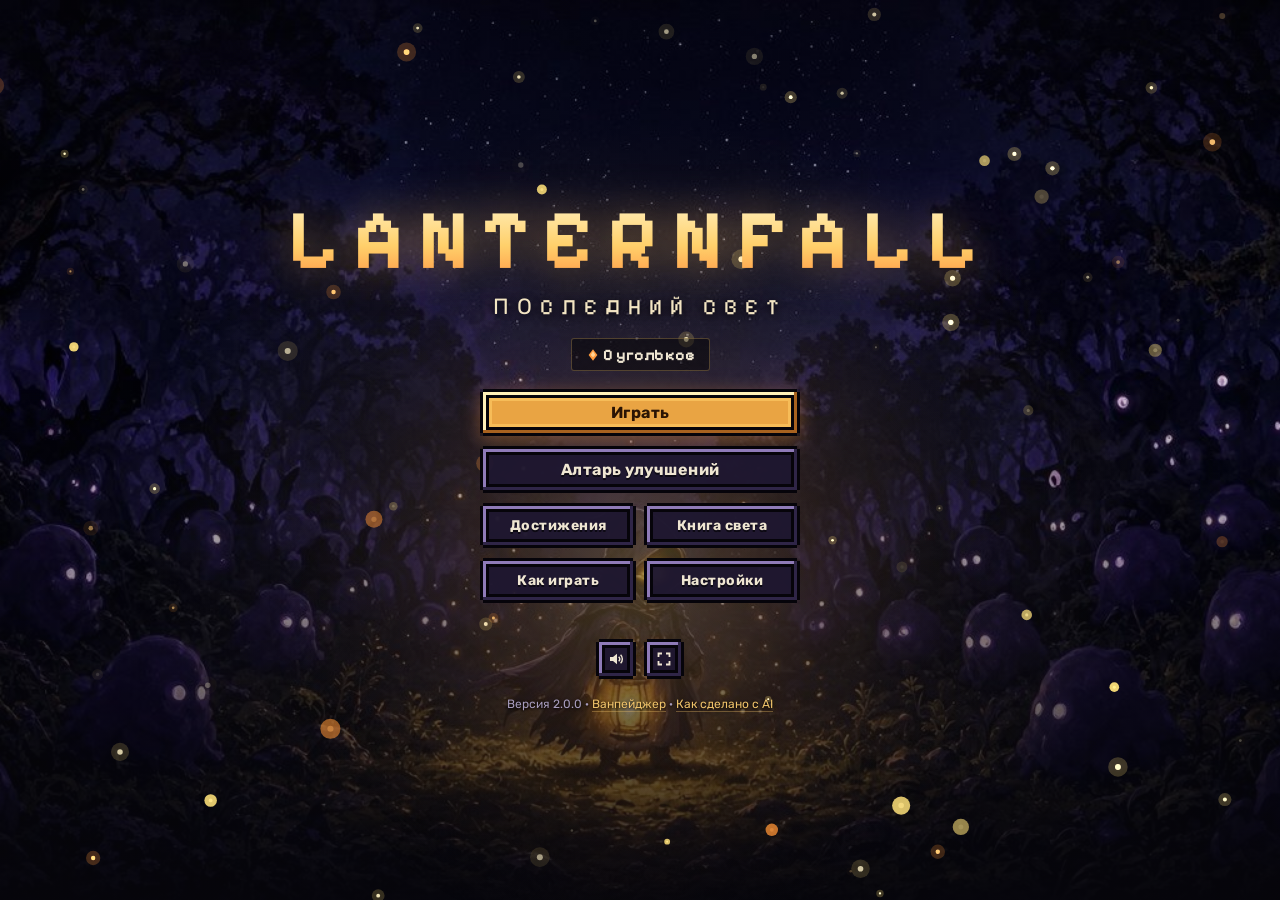
==== index.html @ 5cd92231 "Lanternfall v2.0.0: pixel-art portraits, 4-frame hero walk, biome banners, animated UI, A-level pitc" ====
<!doctype html>
<html lang="ru">
<head>
<meta charset="utf-8">
<meta name="viewport" content="width=device-width, initial-scale=1, maximum-scale=1, user-scalable=no, viewport-fit=cover">
<meta name="theme-color" content="#07060c">
<meta name="apple-mobile-web-app-capable" content="yes">
<meta name="mobile-web-app-capable" content="yes">
<title>Lanternfall: Последний свет</title>
<meta name="description" content="Браузерный roguelite про последний фонарь в мире, который проглотила тьма">
<meta property="og:title" content="Lanternfall: Последний свет">
<meta property="og:description" content="Roguelite про последний фонарь против ночи. Играй прямо в браузере">
<meta property="og:image" content="https://aivmake.ru/lanternfall/assets/keyart.jpg">
<meta property="og:type" content="website">
<meta property="og:url" content="https://aivmake.ru/lanternfall/">
<meta name="twitter:card" content="summary_large_image">
<link rel="icon" href="data:image/svg+xml,<svg xmlns='http://www.w3.org/2000/svg' viewBox='0 0 64 64'><circle cx='32' cy='32' r='30' fill='%2307060c'/><rect x='24' y='20' width='16' height='24' rx='3' fill='%23ffe27a'/><rect x='22' y='16' width='20' height='5' fill='%238a7a5a'/><rect x='22' y='43' width='20' height='5' fill='%238a7a5a'/></svg>">
<link rel="preload" href="assets/fonts/pixelify-cyr.woff2" as="font" type="font/woff2" crossorigin>
<link rel="stylesheet" href="style.css?v=7">
</head>
<body>
<canvas id="game"></canvas>

<div id="hud" class="hidden">
  <div class="xpbar"><div id="xpfill"></div></div>
  <div class="hud-top">
    <div class="hud-left">
      <div class="hpwrap"><div id="hpfill"></div><span id="hptext">100</span></div>
      <div id="wslots" class="slots"></div>
      <div id="pslots" class="slots small"></div>
      <div id="lightwrap" class="lightwrap" title="Свет фонаря: 50% на вспышку (Пробел)"><div id="lightfill"></div><span id="lightlbl"><svg class="ui-svg sm gold" viewBox="0 0 16 16" aria-hidden="true"><path fill="currentColor" d="M8 1l1.8 4.6L14.5 7.5 9.8 9.4 8 14.5 6.2 9.4 1.5 7.5l4.7-1.9z"/></svg></span></div>
      <div id="buffs" class="buffs"></div>
    </div>
    <div class="hud-center"><div id="timer">00:00</div><div id="lvl">ур. 1</div></div>
    <div class="hud-right">
      <div class="stat-row"><svg class="ico-svg" viewBox="0 0 16 16" aria-hidden="true"><path fill="currentColor" d="M8 1.5C4.7 1.5 2.5 3.8 2.5 6.8c0 1.8.8 3.2 2 4v2.2h7v-2.2c1.2-.8 2-2.2 2-4 0-3-2.2-5.3-5.5-5.3zm-2 6.3a1.3 1.3 0 1 1 0-2.6 1.3 1.3 0 0 1 0 2.6zm4 0a1.3 1.3 0 1 1 0-2.6 1.3 1.3 0 0 1 0 2.6z"/></svg> <span id="kills">0</span></div>
      <div class="stat-row"><svg class="ico-svg ember" viewBox="0 0 16 16" aria-hidden="true"><path fill="currentColor" d="M8 1.5L13 8l-5 6.5L3 8z"/><path fill="#fff3c4" opacity=".65" d="M8 3.6L10.6 8 8 10.6 5.4 8z"/></svg> <span id="embersrun">0</span></div>
      <div class="hud-btns"><button id="mutebtn" class="iconbtn" aria-label="Звук"></button><button id="pausebtn" class="iconbtn" aria-label="Пауза"><svg viewBox="0 0 16 16" aria-hidden="true"><rect x="3" y="2.5" width="3.5" height="11" fill="currentColor"/><rect x="9.5" y="2.5" width="3.5" height="11" fill="currentColor"/></svg></button></div>
    </div>
  </div>
  <div id="bossbar" class="hidden"><div class="bname" id="bossname"></div><div class="bbar"><div id="bossfill"></div></div></div>
  <div id="toasts"></div>
  <div id="hint" class="hint hidden"></div>
  <button id="burstbtn" class="burstbtn" aria-label="Вспышка фонаря"><svg viewBox="0 0 16 16" width="28" height="28" aria-hidden="true"><path fill="currentColor" d="M8 1l1.8 4.6L14.5 7.5 9.8 9.4 8 14.5 6.2 9.4 1.5 7.5l4.7-1.9z"/></svg></button>
</div>
<div id="fps" class="fps hidden"></div>

<!-- Title -->
<div id="scr-title" class="screen">
  <div class="title-bg"></div>
  <canvas id="title-fx" class="title-fx"></canvas>
  <div class="title-wrap">
    <div class="logo"><span class="logo-main">LANTERNFALL</span><span class="logo-sub">Последний свет</span></div>
    <div class="embers-total"><svg class="ui-svg sm ember" viewBox="0 0 16 16" aria-hidden="true"><path fill="currentColor" d="M8 1.5L13 8l-5 6.5L3 8z"/><path fill="#fff3c4" opacity=".65" d="M8 3.6L10.6 8 8 10.6 5.4 8z"/></svg> <span class="embers-val">0</span> угольков</div>
    <div class="menu">
      <button class="btn primary hidden" id="quick">Продолжить</button>
      <button class="btn primary" data-go="map">Играть</button>
      <button class="btn" data-go="altar">Алтарь улучшений</button>
      <div class="menu-row">
        <button class="btn" data-go="ach">Достижения</button>
        <button class="btn" data-go="codex">Книга света</button>
      </div>
      <div class="menu-row">
        <button class="btn" data-go="how">Как играть</button>
        <button class="btn" data-go="settings">Настройки</button>
      </div>
    </div>
    <div class="title-icons"><button id="title-mute" class="iconbtn" aria-label="Звук"></button><button id="title-fs" class="iconbtn" aria-label="Во весь экран"><svg viewBox="0 0 16 16" aria-hidden="true"><path fill="none" stroke="currentColor" stroke-width="1.8" d="M2.5 6V2.5H6M10 2.5h3.5V6M13.5 10v3.5H10M6 13.5H2.5V10"/></svg></button></div>
    <div class="foot">Версия <span id="ver"></span> · <a href="onepager.html">Ванпейджер</a> · <a href="aiprocess.html">Как сделано с AI</a></div>
  </div>
</div>

<!-- Map / zone select -->
<div id="scr-map" class="screen hidden">
  <div class="panel wide">
    <div class="panel-head"><button class="back" data-go="title">←</button><h2>Куда понесешь свет?</h2><div class="embers-total small"><svg class="ui-svg sm ember" viewBox="0 0 16 16" aria-hidden="true"><path fill="currentColor" d="M8 1.5L13 8l-5 6.5L3 8z"/><path fill="#fff3c4" opacity=".65" d="M8 3.6L10.6 8 8 10.6 5.4 8z"/></svg> <span class="embers-val">0</span></div></div>
    <div class="sect">Хранитель</div>
    <div id="chars" class="chars"></div>
    <div id="daily" class="dailybox"></div>
    <div class="sect">Земли</div>
    <div id="zones" class="zones"></div>
  </div>
</div>

<!-- Altar -->
<div id="scr-altar" class="screen hidden">
  <div class="panel wide">
    <div class="panel-head"><button class="back" data-go="title">←</button><h2>Алтарь улучшений</h2><div class="embers-total small"><svg class="ui-svg sm ember" viewBox="0 0 16 16" aria-hidden="true"><path fill="currentColor" d="M8 1.5L13 8l-5 6.5L3 8z"/><path fill="#fff3c4" opacity=".65" d="M8 3.6L10.6 8 8 10.6 5.4 8z"/></svg> <span class="embers-val">0</span></div></div>
    <p class="muted">Угольки остаются после каждого забега, даже если фонарь погас. Улучшения действуют всегда.</p>
    <div id="metas" class="metas"></div>
    <div class="row-end"><button id="refund" class="btn ghost small">Вернуть все угольки</button></div>
  </div>
</div>

<!-- Achievements -->
<div id="scr-ach" class="screen hidden">
  <div class="panel wide">
    <div class="panel-head"><button class="back" data-go="title">←</button><h2>Достижения</h2><div></div></div>
    <div id="achs" class="achs"></div>
    <div id="statsbox" class="statsbox"></div>
  </div>
</div>

<!-- Codex -->
<div id="scr-codex" class="screen hidden">
  <div class="panel wide">
    <div class="panel-head"><button class="back" data-go="title">←</button><h2>Книга света</h2><div></div></div>
    <div id="codexbox"></div>
  </div>
</div>

<!-- How to play -->
<div id="scr-how" class="screen hidden">
  <div class="panel">
    <div class="panel-head"><button class="back" data-go="title">←</button><h2>Как играть</h2><div></div></div>
    <div class="how">
      <p><b>Ты последний фонарь.</b> Тьма съела мир, и только твой свет еще держит ее на расстоянии.</p>
      <p><b>Двигайся</b> WASD или стрелками. На телефоне веди пальцем в любом месте экрана. Геймпад тоже работает.</p>
      <p><b>Атакуешь автоматически.</b> Твоя задача выбирать позицию, собирать осколки света и не попадать в окружение.</p>
      <p><b>Осколки дают уровни.</b> На каждом уровне выбираешь одно из улучшений: новое оружие или усиление.</p>
      <p><b>Эволюция.</b> Прокачай оружие до 5 уровня и возьми парное усиление, тогда оружие переродится в легендарное.</p>
      <p><b>Вспышка фонаря.</b> Свет копится сам и от осколков. Когда полоса ✦ заполнена наполовину, жми Пробел, Shift, кнопку ✦ на экране или A на геймпаде: волна света оглушит врагов и сотрет их снаряды. Но чем меньше света, тем ближе подступает тьма.</p>
      <p><b>Алтари ✧</b> появляются раз в 75 секунд. Дойди до алтаря и получи благословение: ярость, скорость, эгиду или полный фонарь.</p>
      <p><b>Через 5 минут приходит босс.</b> Победи его, и откроется следующая земля.</p>
      <p><b>Угольки</b> копятся за каждый забег. Трать их на Алтаре, чтобы стать сильнее навсегда.</p>
      <p class="muted">Пауза: Esc или P. Цифры 1-4 выбирают улучшение, R перебрасывает. M выключает звук, F открывает игру на весь экран, Enter в меню запускает следующий забег.</p>
    </div>
  </div>
</div>

<!-- Settings -->
<div id="scr-settings" class="screen hidden">
  <div class="panel">
    <div class="panel-head"><button class="back" data-back="1">←</button><h2>Настройки</h2><div></div></div>
    <label class="set">Музыка <input type="range" id="set-music" min="0" max="100"></label>
    <label class="set">Звуки <input type="range" id="set-sfx" min="0" max="100"></label>
    <label class="set chk"><input type="checkbox" id="set-shake"> Тряска экрана</label>
    <label class="set chk"><input type="checkbox" id="set-numbers"> Цифры урона</label>
    <label class="set chk"><input type="checkbox" id="set-vibrate"> Вибрация на телефоне</label>
    <label class="set chk"><input type="checkbox" id="set-fps"> Показывать FPS</label>
    <label class="set">Сложность <select id="set-diff"><option value="normal">Обычная</option><option value="easy">Легкая: враги слабее, угольков меньше</option></select></label>
    <label class="set chk"><input type="checkbox" id="set-preview"> Режим обзора: открыть все земли и хранителей (не меняет прогресс)</label>
    <div class="saveio"><div class="sect">Перенос прогресса</div>
      <textarea id="save-io" rows="2" placeholder="Сюда появится код сохранения, или вставь свой код"></textarea>
      <div class="row-end"><button id="save-export" class="btn small">Скопировать код</button><button id="save-import" class="btn small">Загрузить из кода</button></div></div>
    <div class="row-end"><button id="reset" class="btn ghost small danger">Сбросить весь прогресс</button></div>
  </div>
</div>

<!-- Level up -->
<div id="scr-level" class="screen overlay hidden">
  <div class="lvl-wrap">
    <h2 class="glow">Новый уровень!</h2>
    <div id="cards" class="cards"></div>
    <button id="reroll" class="btn small">Перебросить (<span id="rerolls">0</span>)</button>
  </div>
</div>

<!-- Pause -->
<div id="scr-pause" class="screen overlay hidden">
  <div class="panel narrow">
    <h2>Пауза</h2>
    <div id="pausebuild" class="pausebuild"></div>
    <div id="pausestats" class="pausebuild stats"></div>
    <div class="menu">
      <button class="btn primary" id="resume">Продолжить</button>
      <button class="btn" id="pause-settings">Настройки</button>
      <button class="btn ghost" id="quit">Сдаться и выйти</button>
    </div>
  </div>
</div>

<!-- Results -->
<div id="scr-result" class="screen overlay hidden">
  <div class="panel narrow">
    <h2 id="res-title">Фонарь погас</h2>
    <div id="res-sub" class="muted center"></div>
    <div id="res-stats" class="res-stats"></div>
    <div id="res-unlocks" class="res-unlocks"></div>
    <div class="menu">
      <button class="btn primary" id="res-next">Дальше</button>
      <button class="btn" id="res-again">Еще раз</button>
      <button class="btn" id="res-altar">На Алтарь</button>
      <button class="btn ghost" id="res-menu">В меню</button>
    </div>
  </div>
</div>

<!-- Confirm -->
<div id="scr-confirm" class="screen overlay hidden">
  <div class="panel narrow"><h2 id="conf-title"></h2><p id="conf-text" class="muted center"></p>
    <div class="menu"><button class="btn primary" id="conf-yes">Да</button><button class="btn" id="conf-no">Нет</button></div></div>
</div>

<div id="rotate-tip" class="hidden"></div>
<div id="errbox" class="errbox hidden"><b>Что-то пошло не так</b><span id="errmsg"></span><div><button id="errreload" class="btn small primary">Перезагрузить</button><button id="errclose" class="btn small">Закрыть</button></div><small>Прогресс сохранен</small></div>
<noscript>Для игры нужен включенный JavaScript</noscript>
<script src="js/data.js?v=7"></script>
<script src="js/game.js?v=7"></script>
<script src="js/art.js?v=7"></script>
<script src="js/sprites.js?v=7"></script>
<script src="js/render.js?v=7"></script>
<script src="js/audio.js?v=7"></script>
<script src="js/main.js?v=7"></script>
</body>
</html>
---- style.css ----
@font-face { font-family: 'Pixelify Sans'; font-weight: 400 700; font-display: swap; src: url(assets/fonts/pixelify-cyr.woff2) format('woff2'); unicode-range: U+0301, U+0400-045F, U+0490-0491, U+04B0-04B1, U+2116; }
@font-face { font-family: 'Pixelify Sans'; font-weight: 400 700; font-display: swap; src: url(assets/fonts/pixelify-lat.woff2) format('woff2'); unicode-range: U+0000-00FF, U+0131, U+0152-0153, U+02BB-02BC, U+02C6, U+02DA, U+02DC, U+2000-206F, U+20AC, U+2122, U+2191, U+2193, U+2212, U+2215, U+FEFF, U+FFFD; }
@font-face { font-family: 'Rubik'; font-weight: 300 800; font-display: swap; src: url(assets/fonts/rubik-cyr.woff2) format('woff2'); unicode-range: U+0301, U+0400-045F, U+0490-0491, U+04B0-04B1, U+2116; }
@font-face { font-family: 'Rubik'; font-weight: 300 800; font-display: swap; src: url(assets/fonts/rubik-lat.woff2) format('woff2'); unicode-range: U+0000-00FF, U+0131, U+0152-0153, U+02BB-02BC, U+02C6, U+02DA, U+02DC, U+2000-206F, U+20AC, U+2122, U+2191, U+2193, U+2212, U+2215, U+FEFF, U+FFFD; }
:root { --gold: #ffe27a; --ember: #ff9a3c; --bg: #07060c; --panel: rgba(16, 13, 28, 0.92); --line: rgba(255, 226, 122, 0.18); --text: #ece6ff; --muted: #9a93b8; }
* { box-sizing: border-box; -webkit-tap-highlight-color: transparent; }
html, body { margin: 0; height: 100%; background: var(--bg); color: var(--text); font-family: system-ui, -apple-system, "Segoe UI", Roboto, sans-serif; overflow: hidden; overscroll-behavior: none; user-select: none; -webkit-user-select: none; -webkit-touch-callout: none; }
canvas#game { position: fixed; inset: 0; width: 100%; height: 100%; display: block; touch-action: none; }
.hidden { display: none !important; }
button { font: inherit; color: inherit; cursor: pointer; }

/* HUD */
#hud { position: fixed; inset: 0; pointer-events: none; padding: env(safe-area-inset-top) env(safe-area-inset-right) 0 env(safe-area-inset-left); }
.xpbar { position: absolute; top: env(safe-area-inset-top); left: 0; right: 0; height: 8px; background: rgba(0, 0, 0, 0.55); }
#xpfill { height: 100%; width: 0; background: linear-gradient(90deg, #7ad7ff, #c6a4ff); box-shadow: 0 0 10px #7ad7ff; transition: width 0.15s; }
.hud-top { display: flex; justify-content: space-between; align-items: flex-start; padding: 14px 12px 0; gap: 8px; }
.hud-left { display: flex; flex-direction: column; gap: 6px; min-width: 0; }
.hpwrap { position: relative; width: 170px; max-width: 34vw; height: 16px; border-radius: 8px; background: rgba(0, 0, 0, 0.6); overflow: hidden; border: 1px solid rgba(255, 255, 255, 0.15); }
#hpfill { height: 100%; width: 100%; background: linear-gradient(90deg, #ff4d6d, #ff9a7a); transition: width 0.12s; }
#hptext { position: absolute; inset: 0; font-size: 11px; line-height: 16px; text-align: center; font-weight: 700; text-shadow: 0 1px 2px #000; }
.slots { display: flex; gap: 4px; flex-wrap: wrap; max-width: 44vw; }
.slot { width: 30px; height: 30px; border-radius: 7px; background: rgba(0, 0, 0, 0.55); border: 1px solid rgba(255, 255, 255, 0.15); display: grid; place-items: center; font-size: 16px; position: relative; }
.slot i { position: absolute; right: 1px; bottom: -1px; font-size: 9px; font-style: normal; font-weight: 800; color: #fff; text-shadow: 0 0 3px #000; }
.slot.evo { border-color: var(--gold); box-shadow: 0 0 8px var(--gold); }
.slots.small .slot { width: 22px; height: 22px; font-size: 12px; border-radius: 5px; }
.hud-center { text-align: center; text-shadow: 0 2px 4px #000; }
#timer { font-size: 26px; font-weight: 800; letter-spacing: 1px; font-variant-numeric: tabular-nums; }
#timer.boss { color: #ff6b8a; }
#lvl { font-size: 12px; color: var(--muted); }
.hud-right { display: flex; flex-direction: column; align-items: flex-end; gap: 4px; font-weight: 700; text-shadow: 0 1px 3px #000; font-variant-numeric: tabular-nums; }
.ico { opacity: 0.8; } .ember { color: var(--ember); }
.iconbtn { pointer-events: auto; width: 40px; height: 40px; border-radius: 10px; border: 1px solid rgba(255, 255, 255, 0.2); background: rgba(0, 0, 0, 0.5); font-size: 13px; margin-top: 4px; }
#bossbar { position: absolute; left: 50%; transform: translateX(-50%); top: 76px; width: min(520px, 80vw); text-align: center; }
.bname { font-weight: 800; letter-spacing: 2px; text-transform: uppercase; font-size: 13px; color: #ffb3c4; text-shadow: 0 0 8px #ff2d55; margin-bottom: 4px; }
.bbar { height: 10px; border-radius: 5px; background: rgba(0, 0, 0, 0.6); border: 1px solid rgba(255, 120, 150, 0.4); overflow: hidden; }
#bossfill { height: 100%; width: 100%; background: linear-gradient(90deg, #ff2d55, #ff9ab0); transition: width 0.1s; }
#toasts { position: absolute; top: 112px; left: 0; right: 0; display: flex; flex-direction: column; align-items: center; gap: 6px; }
.toast { background: rgba(10, 8, 20, 0.85); border: 1px solid var(--line); padding: 8px 14px; border-radius: 999px; font-size: 14px; font-weight: 600; animation: toast 2.6s forwards; text-align: center; max-width: 90vw; }
@keyframes toast { 0% { opacity: 0; transform: translateY(-8px); } 10% { opacity: 1; transform: none; } 80% { opacity: 1; } 100% { opacity: 0; } }
.hint { position: absolute; bottom: calc(40px + env(safe-area-inset-bottom)); left: 50%; transform: translateX(-50%); background: rgba(10, 8, 20, 0.8); border: 1px solid var(--line); border-radius: 12px; padding: 10px 16px; font-size: 14px; text-align: center; max-width: 90vw; transition: opacity 0.5s; }

/* Screens */
.screen { position: fixed; inset: 0; display: flex; align-items: center; justify-content: center; padding: max(16px, env(safe-area-inset-top)) 12px max(16px, env(safe-area-inset-bottom)); overflow-y: auto; -webkit-overflow-scrolling: touch; touch-action: pan-y; }
.screen.overlay { background: rgba(4, 3, 10, 0.72); backdrop-filter: blur(3px); -webkit-backdrop-filter: blur(3px); }
.title-bg { position: fixed; inset: 0; background: radial-gradient(ellipse at 50% 60%, rgba(255, 200, 100, 0.18), transparent 55%), url(assets/keyart.jpg) center/cover no-repeat, var(--bg); filter: saturate(1.05); }
.title-bg::after { content: ""; position: absolute; inset: 0; background: linear-gradient(180deg, rgba(7, 6, 12, 0.35), rgba(7, 6, 12, 0.15) 40%, rgba(7, 6, 12, 0.85)); }
.title-wrap { position: relative; text-align: center; display: flex; flex-direction: column; align-items: center; gap: 18px; margin-top: auto; margin-bottom: auto; }
.logo { display: flex; flex-direction: column; align-items: center; }
.logo-main { font-size: clamp(38px, 9vw, 84px); font-weight: 900; letter-spacing: clamp(3px, 1.2vw, 12px); background: linear-gradient(180deg, #fff6cf, #ffd06b 55%, #ff8a3c); -webkit-background-clip: text; background-clip: text; color: transparent; filter: drop-shadow(0 0 22px rgba(255, 190, 90, 0.55)); }
.logo-sub { font-size: clamp(14px, 3.4vw, 22px); letter-spacing: 6px; color: #f3e6c4; text-transform: uppercase; margin-top: 2px; text-shadow: 0 2px 8px #000; }
.embers-total { font-weight: 700; background: rgba(0, 0, 0, 0.45); padding: 6px 14px; border-radius: 999px; border: 1px solid var(--line); }
.embers-total.small { padding: 4px 10px; font-size: 14px; }
.menu { display: flex; flex-direction: column; gap: 10px; width: min(320px, 86vw); margin: 0 auto; }
.btn { padding: 13px 18px; border-radius: 12px; border: 1px solid rgba(255, 255, 255, 0.16); background: rgba(22, 18, 40, 0.88); font-weight: 700; font-size: 16px; transition: transform 0.08s, background 0.15s, border-color 0.15s; }
.btn:hover { border-color: var(--gold); background: rgba(40, 32, 66, 0.95); }
.btn:active { transform: scale(0.97); }
.btn.primary { background: linear-gradient(180deg, #ffd96b, #ff9a3c); color: #2a1604; border: none; box-shadow: 0 6px 24px rgba(255, 154, 60, 0.35); }
.btn.ghost { background: transparent; }
.btn.small { padding: 8px 14px; font-size: 14px; }
.btn.danger { color: #ff8a9a; border-color: rgba(255, 100, 120, 0.4); }
.btn:disabled { opacity: 0.45; cursor: default; transform: none; }
.foot { font-size: 12px; color: var(--muted); text-shadow: 0 1px 3px #000; }
.panel { position: relative; background: var(--panel); border: 1px solid var(--line); border-radius: 18px; padding: 18px; width: min(560px, 100%); max-height: 100%; overflow-y: auto; box-shadow: 0 20px 60px rgba(0, 0, 0, 0.6); margin: auto; }
.panel.wide { width: min(960px, 100%); }
.panel.narrow { width: min(420px, 100%); text-align: center; }
.panel h2 { margin: 4px 0 12px; font-size: 22px; }
.panel-head { display: grid; grid-template-columns: 44px 1fr auto; align-items: center; gap: 10px; margin-bottom: 8px; }
.panel-head h2 { margin: 0; text-align: center; }
.back { width: 40px; height: 40px; border-radius: 10px; border: 1px solid rgba(255, 255, 255, 0.16); background: transparent; font-size: 18px; }
.muted { color: var(--muted); font-size: 14px; } .center { text-align: center; }
.sect { font-size: 12px; letter-spacing: 2px; text-transform: uppercase; color: var(--muted); margin: 14px 0 8px; }
.row-end { display: flex; justify-content: flex-end; margin-top: 14px; }

.chars { display: grid; grid-template-columns: repeat(auto-fill, minmax(190px, 1fr)); gap: 8px; }
.char { text-align: left; padding: 10px 12px; border-radius: 12px; border: 1px solid rgba(255, 255, 255, 0.12); background: rgba(255, 255, 255, 0.03); }
.char.sel { border-color: var(--gold); box-shadow: 0 0 0 1px var(--gold) inset, 0 0 16px rgba(255, 226, 122, 0.2); }
.char.locked { opacity: 0.5; }
.char b { display: block; } .char small { color: var(--muted); display: block; font-size: 12px; margin-top: 2px; }
.zones { display: grid; grid-template-columns: repeat(auto-fill, minmax(260px, 1fr)); gap: 10px; }
.zone { position: relative; text-align: left; padding: 14px; border-radius: 14px; border: 1px solid rgba(255, 255, 255, 0.12); min-height: 112px; overflow: hidden; }
.zone h3 { margin: 0 0 2px; font-size: 18px; } .zone p { margin: 0; color: rgba(255, 255, 255, 0.7); font-size: 13px; }
.zone .meta { margin-top: 10px; font-size: 12px; display: flex; gap: 10px; flex-wrap: wrap; }
.zone .tag { padding: 2px 8px; border-radius: 999px; background: rgba(0, 0, 0, 0.35); }
.zone.locked { filter: grayscale(0.8); opacity: 0.55; }
.zone .lock { margin-top: 6px; font-size: 12px; color: #ffe9a8; }
.zone:not(.locked):hover { transform: translateY(-2px); border-color: var(--gold); }
.zone { transition: transform 0.12s, border-color 0.12s; }

.metas { display: grid; grid-template-columns: repeat(auto-fill, minmax(210px, 1fr)); gap: 10px; margin-top: 10px; }
.meta-c { padding: 12px; border-radius: 12px; border: 1px solid rgba(255, 255, 255, 0.12); background: rgba(255, 255, 255, 0.03); display: flex; flex-direction: column; gap: 6px; }
.meta-c .t { font-weight: 700; display: flex; gap: 8px; align-items: center; } .meta-c .t span { font-size: 20px; width: 26px; text-align: center; }
.meta-c .d { font-size: 13px; color: var(--muted); }
.pips { display: flex; gap: 4px; } .pip { flex: 1; height: 6px; border-radius: 3px; background: rgba(255, 255, 255, 0.1); } .pip.on { background: var(--gold); box-shadow: 0 0 6px var(--gold); }
.meta-c .btn { padding: 8px; font-size: 14px; }

.achs { display: grid; grid-template-columns: repeat(auto-fill, minmax(240px, 1fr)); gap: 8px; }
.ach { padding: 10px 12px; border-radius: 12px; border: 1px solid rgba(255, 255, 255, 0.1); opacity: 0.55; }
.ach.done { opacity: 1; border-color: var(--line); background: rgba(255, 226, 122, 0.06); }
.ach b { display: block; } .ach small { color: var(--muted); }
.statsbox { margin-top: 14px; font-size: 14px; color: var(--muted); display: grid; grid-template-columns: repeat(auto-fill, minmax(180px, 1fr)); gap: 6px; }
.how p { line-height: 1.5; margin: 0 0 10px; }
.set { display: flex; justify-content: space-between; align-items: center; gap: 12px; padding: 12px 0; border-bottom: 1px solid rgba(255, 255, 255, 0.07); font-weight: 600; }
.set input[type=range] { width: 55%; accent-color: var(--gold); }
.set.chk { justify-content: flex-start; } .set.chk input { width: 20px; height: 20px; accent-color: var(--gold); }

/* level up */
.lvl-wrap { text-align: center; width: min(980px, 100%); margin: auto; }
.glow { font-size: 30px; margin: 0 0 16px; color: #fff6cf; text-shadow: 0 0 18px rgba(255, 200, 90, 0.8); }
.cards { display: grid; grid-template-columns: repeat(auto-fit, minmax(200px, 1fr)); gap: 12px; margin-bottom: 16px; }
.card { position: relative; text-align: left; padding: 16px; border-radius: 16px; background: linear-gradient(180deg, rgba(36, 28, 64, 0.97), rgba(18, 14, 34, 0.97)); border: 1px solid rgba(255, 255, 255, 0.14); min-height: 150px; display: flex; flex-direction: column; gap: 6px; animation: cardIn 0.25s backwards; }
.card:hover, .card:focus { border-color: var(--gold); transform: translateY(-3px); outline: none; }
.card { transition: transform 0.1s, border-color 0.1s; }
.card .ic { font-size: 30px; width: 48px; height: 48px; display: grid; place-items: center; border-radius: 12px; background: rgba(0, 0, 0, 0.35); }
.card .nm { font-weight: 800; font-size: 17px; } .card .lv { font-size: 12px; color: var(--muted); }
.card .ds { font-size: 14px; color: #d8d2f0; }
.card .hn { font-size: 12px; color: var(--gold); }
.card .new { position: absolute; right: 12px; top: 12px; font-size: 11px; font-weight: 800; color: #2a1604; background: var(--gold); padding: 2px 8px; border-radius: 999px; }
.card.evo { border-color: var(--gold); box-shadow: 0 0 28px rgba(255, 210, 63, 0.35); background: linear-gradient(180deg, rgba(70, 52, 20, 0.97), rgba(30, 20, 10, 0.97)); }
.card .key { position: absolute; right: 12px; bottom: 10px; font-size: 11px; color: var(--muted); }
@keyframes cardIn { from { opacity: 0; transform: translateY(14px) scale(0.97); } }
.cards .card:nth-child(2) { animation-delay: 0.05s; } .cards .card:nth-child(3) { animation-delay: 0.1s; } .cards .card:nth-child(4) { animation-delay: 0.15s; }

.pausebuild { display: flex; flex-wrap: wrap; gap: 6px; justify-content: center; margin: 0 0 16px; font-size: 13px; }
.pausebuild span { background: rgba(255, 255, 255, 0.06); padding: 4px 8px; border-radius: 8px; }
.res-stats { display: grid; grid-template-columns: 1fr 1fr; gap: 8px; margin: 14px 0; }
.res-stats div { background: rgba(255, 255, 255, 0.04); border-radius: 10px; padding: 8px; } .res-stats b { display: block; font-size: 20px; }
.res-stats .big { grid-column: span 2; } .res-stats .big b { color: var(--ember); font-size: 26px; }
.res-unlocks { display: flex; flex-direction: column; gap: 6px; margin-bottom: 14px; }
.res-unlocks div { background: rgba(255, 226, 122, 0.08); border: 1px solid var(--line); border-radius: 10px; padding: 8px; font-size: 14px; }

@media (max-width: 600px) {
  .chars { grid-template-columns: 1fr 1fr; }
  .char small { font-size: 11px; }
  .panel { padding: 14px; }
  .cards { grid-template-columns: 1fr; gap: 8px; }
  .card { min-height: 0; flex-direction: row; align-items: center; padding: 12px; gap: 12px; }
  .card .body { flex: 1; }
  .card .key { display: none; }
  .glow { font-size: 24px; margin-bottom: 10px; }
  #timer { font-size: 22px; }
  .hpwrap { width: 120px; }
  #bossbar { top: 70px; }
}
@media (max-height: 500px) {
  .cards { grid-template-columns: repeat(auto-fit, minmax(160px, 1fr)); }
  .card { min-height: 0; padding: 10px; }
  .card .ic { width: 36px; height: 36px; font-size: 22px; }
  .glow { font-size: 20px; margin-bottom: 8px; }
  .title-wrap { gap: 10px; } .menu { gap: 6px; } .btn { padding: 9px 14px; }
  #toasts { top: 56px; } .toast { font-size: 12px; padding: 5px 10px; }
  #bossbar { top: 50px; } #toasts { top: 84px; }
}

/* v1.1 */
.lightwrap { position: relative; width: 170px; max-width: 34vw; height: 8px; margin-top: 5px; border-radius: 4px; background: rgba(0,0,0,0.6); border: 1px solid rgba(255,226,122,0.25); overflow: visible; }
.lightwrap::after { content: ''; position: absolute; left: 50%; top: -2px; bottom: -2px; width: 1px; background: rgba(255,255,255,0.45); }
#lightfill { height: 100%; width: 100%; border-radius: 4px; background: linear-gradient(90deg, #a8822e, #ffe27a); transition: width 0.15s; }
.lightwrap span { position: absolute; right: -16px; top: -6px; font-size: 13px; color: #6d6450; }
.lightwrap.ready span { color: #ffe27a; text-shadow: 0 0 8px #ffe27a; }
.lightwrap.ready #lightfill { box-shadow: 0 0 10px rgba(255,226,122,0.7); }
.buffs { display: flex; gap: 4px; margin-top: 5px; }
.buff { font-size: 12px; padding: 2px 6px; border-radius: 8px; background: rgba(0,0,0,0.55); border: 1px solid rgba(255,255,255,0.2); }
.buff.fury { border-color: #ff6b6b; } .buff.haste { border-color: #c6ff8a; } .buff.aegis { border-color: #9ff3ff; }
.hud-btns { display: flex; gap: 6px; }
.burstbtn { display: none; pointer-events: auto; position: absolute; right: calc(18px + env(safe-area-inset-right)); bottom: calc(26px + env(safe-area-inset-bottom)); width: 72px; height: 72px; border-radius: 50%; font-size: 30px; color: #6d6450; background: rgba(10,8,20,0.65); border: 2px solid rgba(255,226,122,0.25); touch-action: none; }
body.touch .burstbtn { display: block; }
.burstbtn.ready { color: #ffe27a; border-color: #ffe27a; box-shadow: 0 0 18px rgba(255,226,122,0.55); animation: bpulse 1.2s infinite; }
@keyframes bpulse { 50% { box-shadow: 0 0 6px rgba(255,226,122,0.3); } }
.fps { position: fixed; left: 8px; bottom: 6px; z-index: 6; font: 11px monospace; color: #9f9; background: rgba(0,0,0,0.5); padding: 2px 5px; border-radius: 4px; pointer-events: none; }
.title-icons { display: flex; gap: 8px; justify-content: center; margin-top: 14px; }
.title-icons .iconbtn { pointer-events: auto; font-size: 16px; }
.zone.daily { width: 100%; background: linear-gradient(135deg, #3a2a10, #15101e 70%); border-color: rgba(255,226,122,0.45); margin-bottom: 6px; }
.zone.daily h3 { color: #ffe27a; }
.dailybox p.small { font-size: 13px; margin: 4px 0 10px; }
.bhint { font-size: 12px; color: #b9b2d6; font-style: italic; }
.codex { display: grid; grid-template-columns: repeat(auto-fill, minmax(220px, 1fr)); gap: 8px; margin-bottom: 8px; }
.cx { background: rgba(255,255,255,0.04); border: 1px solid var(--line); border-radius: 10px; padding: 8px 10px; display: flex; flex-direction: column; gap: 3px; }
.cx small { color: #b9b2d6; font-size: 12px; } .cx small.evo { color: #ffd98a; } .cx.locked { opacity: 0.45; }
.card .st { font-size: 12px; color: #9fe6a0; margin-top: 4px; }
.pausebuild.stats span { color: #cfc8ea; font-size: 12px; }
.res-stats .dmg { display: flex; flex-direction: column; gap: 3px; }
.dr { display: grid; grid-template-columns: 120px 1fr 36px; align-items: center; gap: 6px; font-size: 12px; text-align: left; }
.dr i { display: block; height: 7px; border-radius: 4px; min-width: 2px; }
.dr b { font-size: 12px; text-align: right; }
#res-title.record { color: #ffe27a; text-shadow: 0 0 14px rgba(255,226,122,0.6); }
.bbar { position: relative; }
.bbar::after { content: ''; position: absolute; left: 50%; top: 0; bottom: 0; width: 2px; background: rgba(255,255,255,0.55); }
.saveio textarea { width: 100%; box-sizing: border-box; background: rgba(0,0,0,0.4); color: #e8e4ff; border: 1px solid var(--line); border-radius: 8px; padding: 6px; font: 11px monospace; resize: vertical; }
.saveio .row-end { gap: 8px; display: flex; justify-content: flex-end; margin-top: 6px; }
.set select { background: #15101e; color: #e8e4ff; border: 1px solid var(--line); border-radius: 6px; padding: 4px; max-width: 60%; }
.menu-toast { position: fixed; top: 20px; left: 50%; transform: translateX(-50%); z-index: 7; }
.errbox { position: fixed; left: 50%; top: 20px; transform: translateX(-50%); z-index: 9; background: #1d0f18; border: 1px solid #ff6b8a; border-radius: 12px; padding: 12px 16px; display: flex; flex-direction: column; gap: 8px; max-width: 90vw; font-size: 13px; }
.errbox div { display: flex; gap: 8px; } .errbox small { color: #aaa; }
@media (prefers-reduced-motion: reduce) { .burstbtn.ready { animation: none; } }
@media (max-height: 500px) { .burstbtn { width: 60px; height: 60px; font-size: 24px; bottom: calc(16px + env(safe-area-inset-bottom)); } .lightwrap { width: 120px; } }

/* ================= v1.2 art pass: palette, fonts, pixel frames ================= */
:root { --gold: #f0c36a; --gold-hi: #ffe9a8; --ember: #ff9a3c; --bg: #07050b; --ink: #06040a; --panel: #140f1d; --line: rgba(240, 195, 106, 0.28); --text: #efe6d2; --muted: #a79cbd; --violet: #8f7bb8; --pix: 'Pixelify Sans', 'Rubik', system-ui, sans-serif; }
html, body { font-family: 'Rubik', system-ui, -apple-system, 'Segoe UI', Roboto, sans-serif; color: var(--text); }
#timer, #lvl, .embers-total, .hud-right, #hptext, .slot i, .key, .new, .res-stats b, .glow, .logo-sub { font-family: var(--pix); }
h2, h3, .btn, .nm, .bname, .toast, .sect { font-family: 'Rubik', system-ui, sans-serif; font-weight: 700; letter-spacing: 0.3px; }
.logo-main { font-family: var(--pix); font-weight: 700; letter-spacing: clamp(4px, 1.4vw, 14px); }
.logo-sub { letter-spacing: 8px; }
/* pixel 9-slice frames */
.panel { border: 12px solid transparent; border-image: url(assets/art/ui-panel.png) 12 fill / 12px / 0 stretch; background: none; border-radius: 0; padding: 12px; box-shadow: 0 24px 60px rgba(0, 0, 0, 0.7); image-rendering: pixelated; }
.btn { border: 12px solid transparent; border-image: url(assets/art/ui-btn.png) 12 fill / 12px stretch; background: none; border-radius: 0; padding: 2px 9px; letter-spacing: 0.5px; image-rendering: pixelated; text-shadow: 0 2px 0 rgba(0, 0, 0, 0.6); }
.btn:hover { border-image-source: url(assets/art/ui-btn-hi.png); background: none; }
.btn.primary { border: 12px solid transparent; border-image: url(assets/art/ui-btn-gold.png) 12 fill / 12px stretch; background: none; color: #2a1404; box-shadow: none; text-shadow: none; box-shadow: 0 4px 18px rgba(255, 154, 60, 0.35); }
.btn.ghost { border-image-source: url(assets/art/ui-btn.png); opacity: 0.85; }
.btn.small { padding: 2px 10px; }
.btn:active { transform: translateY(2px); }
.back, .iconbtn { border: 12px solid transparent; border-image: url(assets/art/ui-btn.png) 12 fill / 12px stretch; background: none; border-radius: 0; padding: 0; image-rendering: pixelated; }
.back:hover, .iconbtn:hover { border-image-source: url(assets/art/ui-btn-hi.png); }
.card { border: 12px solid transparent; border-image: url(assets/art/ui-card.png) 12 fill / 12px stretch; background: none; border-radius: 0; padding: 8px 10px; image-rendering: pixelated; }
.card:hover, .card:focus { border-image-source: url(assets/art/ui-panel.png); }
.card.evo { border: 12px solid transparent; border-image: url(assets/art/ui-card-evo.png) 12 fill / 12px stretch; background: none; box-shadow: 0 0 18px rgba(255, 210, 63, 0.35); }
.card .ic { background: radial-gradient(circle, rgba(255, 220, 150, 0.14), rgba(0, 0, 0, 0.35) 70%); border-radius: 4px; border: 2px solid rgba(240, 195, 106, 0.25); width: 56px; height: 56px; }
.card .new { border-radius: 2px; }
.icon-img { display: inline-block; background-image: url(assets/art/icons.png); background-repeat: no-repeat; image-rendering: auto; vertical-align: middle; filter: drop-shadow(0 2px 0 rgba(0, 0, 0, 0.6)); }
.slot { border: 6px solid transparent; border-image: url(assets/art/ui-slot.png) 6 fill / 6px stretch; background: none; border-radius: 0; width: 34px; height: 34px; image-rendering: pixelated; }
.slots.small .slot { width: 26px; height: 26px; border-radius: 0; }
.slot.evo { border: 6px solid transparent; border-image: url(assets/art/ui-slot.png) 6 fill / 6px stretch; box-shadow: 0 0 8px var(--gold); }
.slot i { right: -4px; bottom: -6px; font-size: 10px; }
.char, .zone, .meta-c, .ach, .cx { border-radius: 4px; border: 2px solid rgba(143, 123, 184, 0.3); box-shadow: inset 0 0 0 1px rgba(0, 0, 0, 0.6); }
.char.sel { border-color: var(--gold); box-shadow: inset 0 0 0 1px rgba(0, 0, 0, 0.6), 0 0 14px rgba(240, 195, 106, 0.3); }
.zone .tag, .embers-total, .toast, .hint { border-radius: 3px; }
.toast { border: 2px solid rgba(240, 195, 106, 0.35); background: rgba(12, 8, 18, 0.9); }
.hpwrap, .bbar, .lightwrap, .xpbar { border-radius: 0; border: 2px solid var(--ink); box-shadow: 0 0 0 1px rgba(240, 195, 106, 0.35); }
.hpwrap { height: 18px; } #hptext { line-height: 14px; font-size: 12px; }
#hpfill { background: linear-gradient(180deg, #ff8a8a 0 30%, #e03a52 30% 100%); }
#xpfill { background: linear-gradient(180deg, #b7ecff 0 35%, #6aa8ff 35% 100%); box-shadow: none; }
.xpbar { height: 10px; border-left: 0; border-right: 0; }
#lightfill { border-radius: 0; background: linear-gradient(180deg, #fff1b8 0 35%, #e8a943 35% 100%); }
#bossfill { background: linear-gradient(180deg, #ff9ab0 0 30%, #d81f4a 30% 100%); }
.bname { letter-spacing: 3px; color: #ffd0d8; }
#timer { font-size: 28px; font-weight: 700; text-shadow: 0 2px 0 #000, 0 0 12px rgba(0, 0, 0, 0.8); }
.pip { border-radius: 0; } .pip.on { background: linear-gradient(180deg, #ffe9a8 0 40%, #e8a943 40% 100%); }
.res-stats div { border-radius: 3px; border: 1px solid rgba(143, 123, 184, 0.2); }
.dr { grid-template-columns: minmax(90px, 130px) 1fr 40px; }
.res-stats .dr b, .res-stats .dmg b { font-size: 13px !important; color: var(--text) !important; display: inline; }
.dr i { height: 8px; border-radius: 0; }
.screen.overlay { background: rgba(5, 3, 9, 0.74); }
.glow { font-family: var(--pix); letter-spacing: 2px; color: var(--gold-hi); text-shadow: 0 3px 0 #3a2210, 0 0 22px rgba(255, 190, 90, 0.7); }
.cx .icon-img, .meta-c .icon-img { margin-right: 4px; }
.pausebuild span { display: inline-flex; align-items: center; gap: 4px; border-radius: 3px; }
@media (max-width: 600px) { .card .ic { width: 48px; height: 48px; } .panel { padding: 8px; } }
.res-stats .dr { background: none !important; padding: 2px 0 !important; border: 0 !important; }

/* ================= v1.3 polish: crisp SVG icons, boss toast layout, contrast ================= */
.iconbtn { display: grid; place-items: center; color: var(--text); }
.iconbtn svg { width: 16px; height: 16px; display: block; }
.stat-row { display: inline-flex; align-items: center; gap: 5px; }
.ico-svg { width: 14px; height: 14px; opacity: 0.85; color: var(--text); }
.lightwrap span { white-space: nowrap; left: calc(100% + 7px); right: auto; top: -5px; font-size: 12px; font-family: 'Rubik', system-ui, sans-serif; font-weight: 700; letter-spacing: 0.2px; }
#hud.boss-active #toasts { top: 128px; }
#bossbar.enraged .bname { color: #ff9a7a; text-shadow: 0 0 12px #ff2d55; }
#bossbar.enraged #bossfill { background: linear-gradient(180deg, #ffb87a 0 30%, #ff2d55 30% 100%); box-shadow: 0 0 12px rgba(255, 45, 85, 0.7); }
.card .new { font-family: 'Rubik', system-ui, sans-serif; font-size: 10px; font-weight: 800; letter-spacing: 0.8px; padding: 3px 7px; }
.dr-bar { display: block; width: 100%; height: 8px; background: rgba(255, 255, 255, 0.08); }
.dr-bar i { display: block; height: 100%; min-width: 2px; }
.foot a { color: var(--gold); text-decoration: none; border-bottom: 1px solid rgba(240, 195, 106, 0.35); }
.foot a:hover { color: var(--gold-hi); border-bottom-color: var(--gold-hi); }
.preview-note { font-size: 13px; color: #ffe9a8; background: rgba(240, 195, 106, 0.12); border: 1px solid rgba(240, 195, 106, 0.4); border-radius: 4px; padding: 8px 10px; margin-bottom: 8px; }
@media (max-height: 500px) { #hud.boss-active #toasts { top: 96px; } }

/* ================= v2.0 A-level UI: zero emojis, portraits, biome art, animated title & cards ================= */
.ui-svg { display: inline-block; width: 16px; height: 16px; vertical-align: -2px; flex-shrink: 0; }
.ui-svg.sm { width: 14px; height: 14px; vertical-align: -2px; }
.ui-svg.lg { width: 22px; height: 22px; vertical-align: -4px; }
.ui-svg.gold { color: var(--gold-hi); }
.ui-svg.ember { color: var(--ember); }
.ui-svg.muted { color: var(--muted); }
.title-fx { position: fixed; inset: 0; width: 100%; height: 100%; pointer-events: none; z-index: 1; }
.title-wrap { z-index: 2; }
.menu-row { display: grid; grid-template-columns: 1fr 1fr; gap: 8px; }
.menu-row .btn { font-size: 14px; padding: 2px 6px; }
.logo-main { animation: logoGlow 3.6s ease-in-out infinite; }
@keyframes logoGlow { 0%, 100% { filter: drop-shadow(0 0 18px rgba(255, 190, 90, 0.45)); } 50% { filter: drop-shadow(0 0 30px rgba(255, 200, 100, 0.78)); } }
.screen:not(.hidden) .panel, .screen:not(.hidden) .lvl-wrap { animation: panelIn 0.22s ease-out; }
@keyframes panelIn { from { opacity: 0; transform: translateY(10px) scale(0.985); } to { opacity: 1; transform: none; } }

/* Character cards with real pixel-art portraits */
.chars { grid-template-columns: repeat(4, 1fr); gap: 8px; }
@media (max-width: 820px) { .chars { grid-template-columns: repeat(2, 1fr); } }
.char { display: flex; align-items: center; gap: 10px; padding: 8px; background: rgba(16, 12, 26, 0.9); transition: transform 0.12s, border-color 0.15s, box-shadow 0.15s; }
.char:not(.locked):hover { transform: translateY(-2px); border-color: var(--gold); }
.char-art { position: relative; width: 58px; height: 58px; flex-shrink: 0; border: 2px solid rgba(240, 195, 106, 0.35); border-radius: 4px; overflow: hidden; background: #0a0812; }
.char-art img { width: 100%; height: 100%; object-fit: cover; display: block; image-rendering: pixelated; }
.char.sel .char-art { border-color: var(--gold-hi); box-shadow: 0 0 10px rgba(240, 195, 106, 0.4); }
.char.locked .char-art img { filter: grayscale(0.85) brightness(0.45); }
.char-lock { position: absolute; inset: 0; display: grid; place-items: center; background: rgba(6, 4, 12, 0.45); }
.char-info { min-width: 0; flex: 1; }
.char-w { display: inline-flex; align-items: center; gap: 4px; color: var(--text); font-weight: 600; }
.char-b { display: block; margin-top: 2px; color: var(--muted); }

/* Zone cards with illustrated biome banners */
.zone.biome-card { background-size: cover; background-position: right center; min-height: 126px; padding: 14px 16px; }
.zone.biome-card .zone-in { position: relative; z-index: 1; max-width: 74%; text-shadow: 0 2px 6px rgba(0, 0, 0, 0.95); }
.zone.biome-card p { color: #e2daf0; }
.zone.biome-card .bhint { color: #cfc6e4; margin-top: 4px; }
.zone.biome-card .tag { display: inline-flex; align-items: center; gap: 4px; background: rgba(8, 6, 14, 0.72); border: 1px solid rgba(255, 255, 255, 0.14); }

/* Buff pills + burst button + evolution card shimmer */
.buff { display: inline-flex; align-items: center; gap: 4px; }
.burstbtn { display: none; place-items: center; }
body.touch .burstbtn { display: grid; }
.card.evo { overflow: hidden; }
.card.evo::after { content: ''; position: absolute; inset: -40% -80%; background: linear-gradient(110deg, transparent 42%, rgba(255, 236, 160, 0.28) 50%, transparent 58%); animation: evoSweep 2.4s ease-in-out infinite; pointer-events: none; }
@keyframes evoSweep { 0% { transform: translateX(-60%); } 100% { transform: translateX(60%); } }
#scr-level { background: radial-gradient(circle at 50% 45%, rgba(240, 195, 106, 0.16), rgba(5, 3, 9, 0.84) 68%); }
@media (prefers-reduced-motion: reduce) { .logo-main, .card.evo::after { animation: none; } }
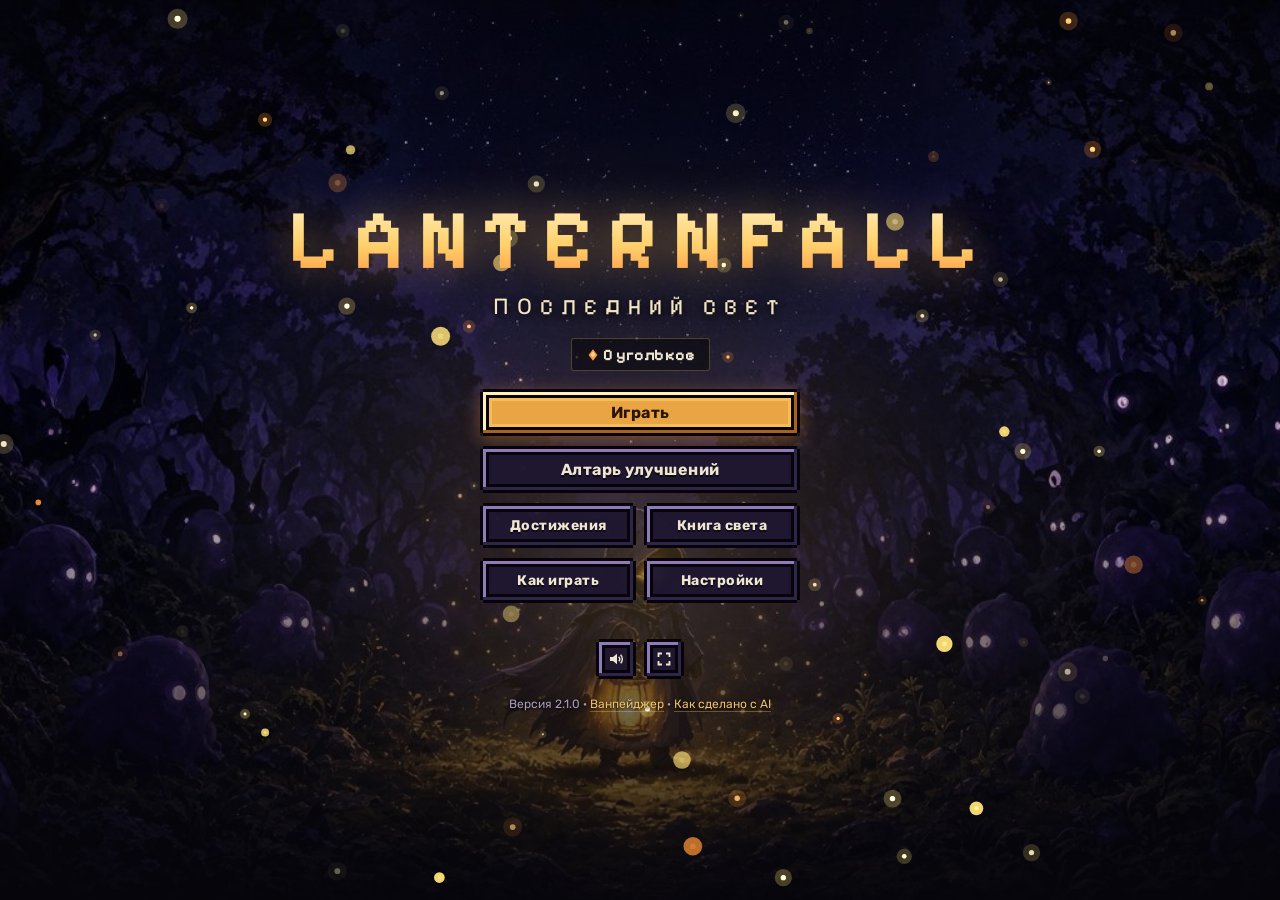
==== commit b9d35eed: "Lanternfall v2.1.0: head-aligned hero walk, solid obstacles + Y-sorting, upgraded Shrine & Meteor VF" ====
--- a/index.html
+++ b/index.html
@@ -16,7 +16,7 @@
 <meta name="twitter:card" content="summary_large_image">
 <link rel="icon" href="data:image/svg+xml,<svg xmlns='http://www.w3.org/2000/svg' viewBox='0 0 64 64'><circle cx='32' cy='32' r='30' fill='%2307060c'/><rect x='24' y='20' width='16' height='24' rx='3' fill='%23ffe27a'/><rect x='22' y='16' width='20' height='5' fill='%238a7a5a'/><rect x='22' y='43' width='20' height='5' fill='%238a7a5a'/></svg>">
 <link rel="preload" href="assets/fonts/pixelify-cyr.woff2" as="font" type="font/woff2" crossorigin>
-<link rel="stylesheet" href="style.css?v=7">
+<link rel="stylesheet" href="style.css?v=8">
 </head>
 <body>
 <canvas id="game"></canvas>
@@ -195,12 +195,12 @@
 <div id="rotate-tip" class="hidden"></div>
 <div id="errbox" class="errbox hidden"><b>Что-то пошло не так</b><span id="errmsg"></span><div><button id="errreload" class="btn small primary">Перезагрузить</button><button id="errclose" class="btn small">Закрыть</button></div><small>Прогресс сохранен</small></div>
 <noscript>Для игры нужен включенный JavaScript</noscript>
-<script src="js/data.js?v=7"></script>
-<script src="js/game.js?v=7"></script>
-<script src="js/art.js?v=7"></script>
-<script src="js/sprites.js?v=7"></script>
-<script src="js/render.js?v=7"></script>
-<script src="js/audio.js?v=7"></script>
-<script src="js/main.js?v=7"></script>
+<script src="js/data.js?v=8"></script>
+<script src="js/game.js?v=8"></script>
+<script src="js/art.js?v=8"></script>
+<script src="js/sprites.js?v=8"></script>
+<script src="js/render.js?v=8"></script>
+<script src="js/audio.js?v=8"></script>
+<script src="js/main.js?v=8"></script>
 </body>
 </html>
--- a/style.css
+++ b/style.css
@@ -293,8 +293,9 @@
 .char-w { display: inline-flex; align-items: center; gap: 4px; color: var(--text); font-weight: 600; }
 .char-b { display: block; margin-top: 2px; color: var(--muted); }
 
-/* Zone cards with illustrated biome banners */
+/* Zone cards with illustrated biome banners + seamless CSS gradient */
 .zone.biome-card { background-size: cover; background-position: right center; min-height: 126px; padding: 14px 16px; }
+.zone.biome-card::before { content: ''; position: absolute; inset: 0; background: linear-gradient(90deg, rgba(9, 7, 15, 0.94) 0%, rgba(9, 7, 15, 0.78) 52%, rgba(9, 7, 15, 0.14) 100%), linear-gradient(180deg, rgba(9, 7, 15, 0.05) 0%, rgba(9, 7, 15, 0.65) 100%); pointer-events: none; }
 .zone.biome-card .zone-in { position: relative; z-index: 1; max-width: 74%; text-shadow: 0 2px 6px rgba(0, 0, 0, 0.95); }
 .zone.biome-card p { color: #e2daf0; }
 .zone.biome-card .bhint { color: #cfc6e4; margin-top: 4px; }
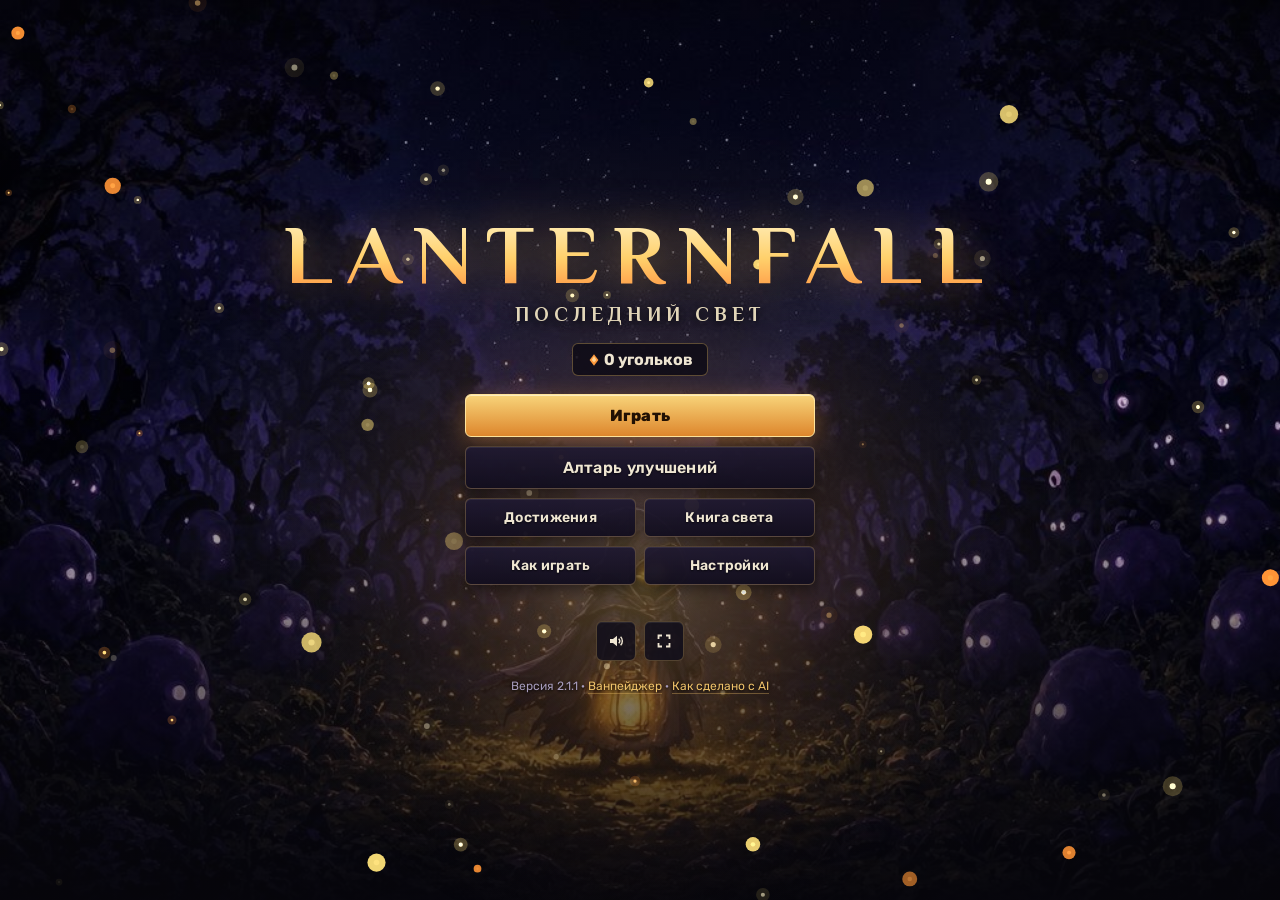
==== commit be9d98bd: "Lanternfall v2.1.1: fix GPU glowSprite leak, 4x faster lightmap & prop cache, Philosopher Cyrillic f" ====
--- a/index.html
+++ b/index.html
@@ -15,8 +15,9 @@
 <meta property="og:url" content="https://aivmake.ru/lanternfall/">
 <meta name="twitter:card" content="summary_large_image">
 <link rel="icon" href="data:image/svg+xml,<svg xmlns='http://www.w3.org/2000/svg' viewBox='0 0 64 64'><circle cx='32' cy='32' r='30' fill='%2307060c'/><rect x='24' y='20' width='16' height='24' rx='3' fill='%23ffe27a'/><rect x='22' y='16' width='20' height='5' fill='%238a7a5a'/><rect x='22' y='43' width='20' height='5' fill='%238a7a5a'/></svg>">
-<link rel="preload" href="assets/fonts/pixelify-cyr.woff2" as="font" type="font/woff2" crossorigin>
-<link rel="stylesheet" href="style.css?v=8">
+<link rel="preload" href="assets/fonts/philosopher-cyr.woff2" as="font" type="font/woff2" crossorigin>
+<link rel="preload" href="assets/fonts/rubik-cyr.woff2" as="font" type="font/woff2" crossorigin>
+<link rel="stylesheet" href="style.css?v=9">
 </head>
 <body>
 <canvas id="game"></canvas>
@@ -111,20 +112,27 @@
 
 <!-- How to play -->
 <div id="scr-how" class="screen hidden">
-  <div class="panel">
+  <div class="panel wide">
     <div class="panel-head"><button class="back" data-go="title">←</button><h2>Как играть</h2><div></div></div>
-    <div class="how">
-      <p><b>Ты последний фонарь.</b> Тьма съела мир, и только твой свет еще держит ее на расстоянии.</p>
-      <p><b>Двигайся</b> WASD или стрелками. На телефоне веди пальцем в любом месте экрана. Геймпад тоже работает.</p>
-      <p><b>Атакуешь автоматически.</b> Твоя задача выбирать позицию, собирать осколки света и не попадать в окружение.</p>
-      <p><b>Осколки дают уровни.</b> На каждом уровне выбираешь одно из улучшений: новое оружие или усиление.</p>
-      <p><b>Эволюция.</b> Прокачай оружие до 5 уровня и возьми парное усиление, тогда оружие переродится в легендарное.</p>
-      <p><b>Вспышка фонаря.</b> Свет копится сам и от осколков. Когда полоса ✦ заполнена наполовину, жми Пробел, Shift, кнопку ✦ на экране или A на геймпаде: волна света оглушит врагов и сотрет их снаряды. Но чем меньше света, тем ближе подступает тьма.</p>
-      <p><b>Алтари ✧</b> появляются раз в 75 секунд. Дойди до алтаря и получи благословение: ярость, скорость, эгиду или полный фонарь.</p>
-      <p><b>Через 5 минут приходит босс.</b> Победи его, и откроется следующая земля.</p>
-      <p><b>Угольки</b> копятся за каждый забег. Трать их на Алтаре, чтобы стать сильнее навсегда.</p>
-      <p class="muted">Пауза: Esc или P. Цифры 1-4 выбирают улучшение, R перебрасывает. M выключает звук, F открывает игру на весь экран, Enter в меню запускает следующий забег.</p>
-    </div>
+    <div class="how-grid">
+      <div class="how-card">
+        <h3>Управление и бой</h3>
+        <p>Двигайся <b>WASD</b> или стрелками (на телефоне веди пальцем в любом месте, геймпад тоже поддерживается). Оружие атакует автоматически: твоя задача держать дистанцию, обходить препятствия и собирать осколки света.</p>
+      </div>
+      <div class="how-card">
+        <h3>Свет как ресурс</h3>
+        <p>Фонарь копит свет сам и от осколков. При 50% заряда жми <b>Пробел</b>, <b>Shift</b> или кнопку вспышки: волна света оглушит врагов и сотрет их снаряды, но радиус обзора временно сузится.</p>
+      </div>
+      <div class="how-card">
+        <h3>Эволюции оружия</h3>
+        <p>На каждом уровне выбирай 1 из 3 карточек (клавиши <b>1-4</b>, переброс <b>R</b>). Прокачай оружие до 5 уровня и возьми парное усиление, чтобы переродить его в легендарную форму. Пара указана прямо на карточке.</p>
+      </div>
+      <div class="how-card">
+        <h3>Алтари, боссы и угольки</h3>
+        <p>Раз в 75 секунд зажигается алтарь света с благословением (стрелка у края экрана покажет путь). Через 5 минут приходит босс земли. Угольки остаются после каждого забега и тратятся на Алтаре улучшений навсегда.</p>
+      </div>
+    </div>
+    <p class="muted center how-keys">Горячие клавиши: Esc / P пауза · 1-4 выбор карточки · R переброс · M звук · F полный экран</p>
   </div>
 </div>
 
@@ -195,12 +203,12 @@
 <div id="rotate-tip" class="hidden"></div>
 <div id="errbox" class="errbox hidden"><b>Что-то пошло не так</b><span id="errmsg"></span><div><button id="errreload" class="btn small primary">Перезагрузить</button><button id="errclose" class="btn small">Закрыть</button></div><small>Прогресс сохранен</small></div>
 <noscript>Для игры нужен включенный JavaScript</noscript>
-<script src="js/data.js?v=8"></script>
-<script src="js/game.js?v=8"></script>
-<script src="js/art.js?v=8"></script>
-<script src="js/sprites.js?v=8"></script>
-<script src="js/render.js?v=8"></script>
-<script src="js/audio.js?v=8"></script>
-<script src="js/main.js?v=8"></script>
+<script src="js/data.js?v=9"></script>
+<script src="js/game.js?v=9"></script>
+<script src="js/art.js?v=9"></script>
+<script src="js/sprites.js?v=9"></script>
+<script src="js/render.js?v=9"></script>
+<script src="js/audio.js?v=9"></script>
+<script src="js/main.js?v=9"></script>
 </body>
 </html>
--- a/style.css
+++ b/style.css
@@ -1,5 +1,5 @@
-@font-face { font-family: 'Pixelify Sans'; font-weight: 400 700; font-display: swap; src: url(assets/fonts/pixelify-cyr.woff2) format('woff2'); unicode-range: U+0301, U+0400-045F, U+0490-0491, U+04B0-04B1, U+2116; }
-@font-face { font-family: 'Pixelify Sans'; font-weight: 400 700; font-display: swap; src: url(assets/fonts/pixelify-lat.woff2) format('woff2'); unicode-range: U+0000-00FF, U+0131, U+0152-0153, U+02BB-02BC, U+02C6, U+02DA, U+02DC, U+2000-206F, U+20AC, U+2122, U+2191, U+2193, U+2212, U+2215, U+FEFF, U+FFFD; }
+@font-face { font-family: 'Philosopher'; font-weight: 700; font-display: swap; src: url(assets/fonts/philosopher-cyr.woff2) format('woff2'); unicode-range: U+0301, U+0400-045F, U+0490-0491, U+04B0-04B1, U+2116; }
+@font-face { font-family: 'Philosopher'; font-weight: 700; font-display: swap; src: url(assets/fonts/philosopher-lat.woff2) format('woff2'); unicode-range: U+0000-00FF, U+0131, U+0152-0153, U+2000-206F, U+20AC, U+2122, U+2191, U+2193, U+2212; }
 @font-face { font-family: 'Rubik'; font-weight: 300 800; font-display: swap; src: url(assets/fonts/rubik-cyr.woff2) format('woff2'); unicode-range: U+0301, U+0400-045F, U+0490-0491, U+04B0-04B1, U+2116; }
 @font-face { font-family: 'Rubik'; font-weight: 300 800; font-display: swap; src: url(assets/fonts/rubik-lat.woff2) format('woff2'); unicode-range: U+0000-00FF, U+0131, U+0152-0153, U+02BB-02BC, U+02C6, U+02DA, U+02DC, U+2000-206F, U+20AC, U+2122, U+2191, U+2193, U+2212, U+2215, U+FEFF, U+FFFD; }
 :root { --gold: #ffe27a; --ember: #ff9a3c; --bg: #07060c; --panel: rgba(16, 13, 28, 0.92); --line: rgba(255, 226, 122, 0.18); --text: #ece6ff; --muted: #9a93b8; }
@@ -309,4 +309,106 @@
 .card.evo::after { content: ''; position: absolute; inset: -40% -80%; background: linear-gradient(110deg, transparent 42%, rgba(255, 236, 160, 0.28) 50%, transparent 58%); animation: evoSweep 2.4s ease-in-out infinite; pointer-events: none; }
 @keyframes evoSweep { 0% { transform: translateX(-60%); } 100% { transform: translateX(60%); } }
 #scr-level { background: radial-gradient(circle at 50% 45%, rgba(240, 195, 106, 0.16), rgba(5, 3, 9, 0.84) 68%); }
+/* ================= v2.1.1 studio dark-fantasy UI & native Cyrillic typography ================= */
+:root { --display: 'Philosopher', 'Rubik', Georgia, serif; --pix: 'Rubik', system-ui, sans-serif; }
+.logo-main, .logo-sub, h2, .glow, .bname { font-family: var(--display); font-weight: 700; }
+.logo-main { letter-spacing: clamp(5px, 1.5vw, 14px); }
+.logo-sub { letter-spacing: 5px; font-size: clamp(14px, 2.6vw, 20px); opacity: 0.92; }
+#timer, #lvl, .embers-total, .hud-right, #hptext, .slot i, .key, .new, .res-stats b { font-family: 'Rubik', system-ui, sans-serif; font-variant-numeric: tabular-nums; }
+
+/* Crisp handcrafted obsidian-and-gold frames (replaces blurry 9-slice pngs) */
+.panel {
+  border: 1px solid rgba(240, 195, 106, 0.34);
+  border-image: none;
+  border-radius: 8px;
+  padding: 20px 22px;
+  background: linear-gradient(180deg, rgba(20, 16, 32, 0.96), rgba(10, 8, 17, 0.98));
+  box-shadow: inset 0 1px 0 rgba(255, 236, 185, 0.14), inset 0 0 0 1px rgba(240, 195, 106, 0.1), 0 28px 70px rgba(0, 0, 0, 0.84);
+  image-rendering: auto;
+}
+.panel-head { padding-bottom: 12px; margin-bottom: 12px; border-bottom: 1px solid rgba(240, 195, 106, 0.16); }
+.panel-head h2 { font-size: 24px; color: var(--gold-hi); letter-spacing: 0.8px; }
+
+.btn {
+  border: 1px solid rgba(240, 195, 106, 0.28);
+  border-image: none;
+  border-radius: 6px;
+  padding: 11px 16px;
+  background: linear-gradient(180deg, rgba(31, 25, 49, 0.94), rgba(18, 14, 30, 0.96));
+  box-shadow: inset 0 1px 0 rgba(255, 255, 255, 0.08), 0 4px 14px rgba(0, 0, 0, 0.45);
+  color: var(--text);
+  font-weight: 600;
+  letter-spacing: 0.3px;
+  text-shadow: 0 1px 2px rgba(0, 0, 0, 0.7);
+  image-rendering: auto;
+  transition: transform 0.1s, border-color 0.15s, background 0.15s, box-shadow 0.15s;
+}
+.btn:hover:not(:disabled) {
+  border-color: var(--gold);
+  background: linear-gradient(180deg, rgba(44, 35, 68, 0.96), rgba(25, 19, 42, 0.98));
+  box-shadow: inset 0 1px 0 rgba(255, 235, 180, 0.18), 0 6px 20px rgba(0, 0, 0, 0.55);
+  transform: translateY(-1px);
+}
+.btn.primary {
+  border: 1px solid #ffe49c;
+  border-image: none;
+  background: linear-gradient(180deg, #f8d47a, #dd862c);
+  color: #211003;
+  font-weight: 800;
+  text-shadow: none;
+  box-shadow: inset 0 1px 0 rgba(255, 250, 224, 0.65), 0 6px 24px rgba(245, 154, 58, 0.35);
+}
+.btn.primary:hover:not(:disabled) {
+  background: linear-gradient(180deg, #ffe092, #ea9538);
+  border-color: #fff2c4;
+  box-shadow: inset 0 1px 0 rgba(255, 252, 235, 0.8), 0 8px 28px rgba(245, 154, 58, 0.48);
+}
+.btn.ghost { background: rgba(14, 11, 23, 0.7); border-color: rgba(255, 255, 255, 0.14); opacity: 1; }
+.btn.small { padding: 8px 14px; font-size: 13.5px; }
+.back, .iconbtn {
+  border: 1px solid rgba(240, 195, 106, 0.28);
+  border-image: none;
+  border-radius: 6px;
+  background: rgba(16, 13, 27, 0.85);
+  box-shadow: inset 0 1px 0 rgba(255, 255, 255, 0.08);
+  image-rendering: auto;
+}
+.back:hover, .iconbtn:hover { border-color: var(--gold); background: rgba(34, 27, 54, 0.95); }
+
+.card {
+  border: 1px solid rgba(240, 195, 106, 0.28);
+  border-image: none;
+  border-radius: 8px;
+  padding: 16px;
+  background: linear-gradient(180deg, rgba(28, 22, 46, 0.97), rgba(14, 11, 24, 0.98));
+  box-shadow: inset 0 1px 0 rgba(255, 236, 185, 0.12), 0 14px 36px rgba(0, 0, 0, 0.65);
+  image-rendering: auto;
+}
+.card:hover, .card:focus { border-color: var(--gold-hi); box-shadow: inset 0 1px 0 rgba(255, 236, 185, 0.22), 0 16px 40px rgba(240, 195, 106, 0.18); }
+.card.evo { border-color: var(--gold-hi); background: linear-gradient(180deg, rgba(64, 46, 18, 0.97), rgba(26, 17, 9, 0.98)); box-shadow: 0 0 28px rgba(255, 210, 63, 0.32); }
+
+/* Title menu polish */
+.menu { width: min(350px, 88vw); gap: 9px; }
+.menu-row .btn { padding: 10px 8px; font-size: 14px; }
+.embers-total { background: rgba(12, 9, 20, 0.78); border: 1px solid rgba(240, 195, 106, 0.34); border-radius: 6px; padding: 6px 14px; }
+
+/* Compact Altar so all 12 upgrades + Refund button fit cleanly at 1280x720 */
+.metas { grid-template-columns: repeat(4, 1fr); gap: 8px; margin-top: 8px; }
+.meta-c { padding: 10px 11px; gap: 5px; background: rgba(18, 14, 30, 0.85); border: 1px solid rgba(255, 255, 255, 0.09); border-radius: 6px; }
+.meta-c .d { font-size: 12.5px; line-height: 1.35; }
+.meta-c .btn { padding: 6px 8px; font-size: 13px; }
+@media (max-width: 820px) { .metas { grid-template-columns: repeat(2, 1fr); } }
+
+/* Codex tabs & How-to-play tactical cards */
+.codex-tabs { display: flex; flex-wrap: wrap; gap: 8px; margin-bottom: 14px; }
+.ctab { padding: 8px 14px; border-radius: 6px; border: 1px solid rgba(255, 255, 255, 0.12); background: rgba(18, 14, 30, 0.8); color: var(--muted); font-size: 13.5px; font-weight: 600; transition: border-color 0.15s, color 0.15s, background 0.15s; }
+.ctab:hover { border-color: rgba(240, 195, 106, 0.45); color: var(--text); }
+.ctab.active { border-color: var(--gold); background: rgba(240, 195, 106, 0.14); color: var(--gold-hi); }
+.how-grid { display: grid; grid-template-columns: repeat(2, 1fr); gap: 12px; margin-top: 6px; }
+.how-card { background: rgba(18, 14, 30, 0.82); border: 1px solid rgba(240, 195, 106, 0.18); border-radius: 6px; padding: 14px 16px; }
+.how-card h3 { margin: 0 0 6px; font-family: var(--display); font-size: 18px; color: var(--gold-hi); }
+.how-card p { margin: 0; font-size: 14px; line-height: 1.5; color: #ddd5e8; }
+.how-keys { margin: 14px 0 0; }
+@media (max-width: 680px) { .how-grid { grid-template-columns: 1fr; } }
+
 @media (prefers-reduced-motion: reduce) { .logo-main, .card.evo::after { animation: none; } }
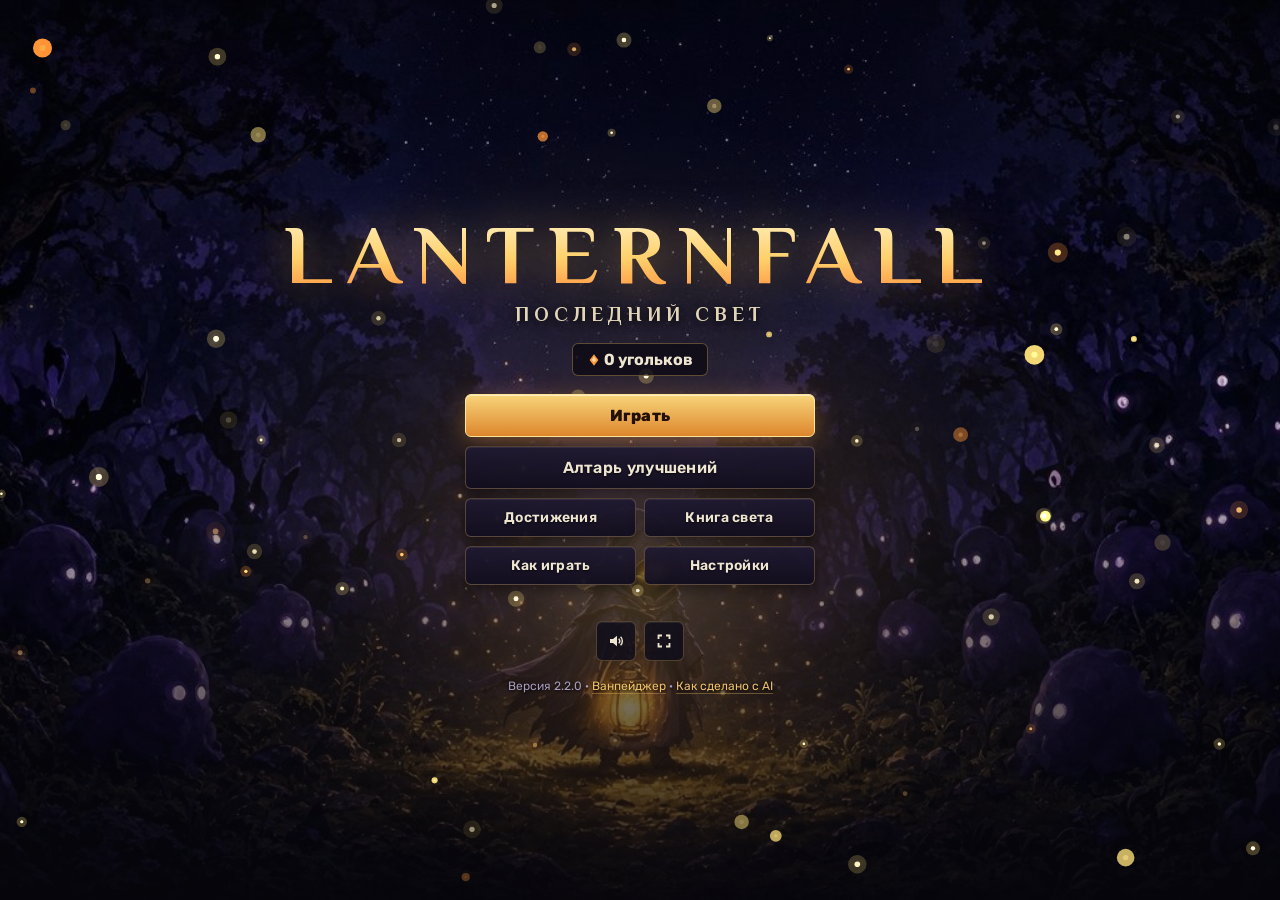
==== commit db5ef81a: "Lanternfall v2.2.0: dopamine combat VFX, kill-streak combo, volumetric feathered light cones & shrin" ====
--- a/index.html
+++ b/index.html
@@ -17,7 +17,7 @@
 <link rel="icon" href="data:image/svg+xml,<svg xmlns='http://www.w3.org/2000/svg' viewBox='0 0 64 64'><circle cx='32' cy='32' r='30' fill='%2307060c'/><rect x='24' y='20' width='16' height='24' rx='3' fill='%23ffe27a'/><rect x='22' y='16' width='20' height='5' fill='%238a7a5a'/><rect x='22' y='43' width='20' height='5' fill='%238a7a5a'/></svg>">
 <link rel="preload" href="assets/fonts/philosopher-cyr.woff2" as="font" type="font/woff2" crossorigin>
 <link rel="preload" href="assets/fonts/rubik-cyr.woff2" as="font" type="font/woff2" crossorigin>
-<link rel="stylesheet" href="style.css?v=9">
+<link rel="stylesheet" href="style.css?v=10">
 </head>
 <body>
 <canvas id="game"></canvas>
@@ -36,6 +36,7 @@
     <div class="hud-right">
       <div class="stat-row"><svg class="ico-svg" viewBox="0 0 16 16" aria-hidden="true"><path fill="currentColor" d="M8 1.5C4.7 1.5 2.5 3.8 2.5 6.8c0 1.8.8 3.2 2 4v2.2h7v-2.2c1.2-.8 2-2.2 2-4 0-3-2.2-5.3-5.5-5.3zm-2 6.3a1.3 1.3 0 1 1 0-2.6 1.3 1.3 0 0 1 0 2.6zm4 0a1.3 1.3 0 1 1 0-2.6 1.3 1.3 0 0 1 0 2.6z"/></svg> <span id="kills">0</span></div>
       <div class="stat-row"><svg class="ico-svg ember" viewBox="0 0 16 16" aria-hidden="true"><path fill="currentColor" d="M8 1.5L13 8l-5 6.5L3 8z"/><path fill="#fff3c4" opacity=".65" d="M8 3.6L10.6 8 8 10.6 5.4 8z"/></svg> <span id="embersrun">0</span></div>
+      <div id="combo" class="combo hidden"></div>
       <div class="hud-btns"><button id="mutebtn" class="iconbtn" aria-label="Звук"></button><button id="pausebtn" class="iconbtn" aria-label="Пауза"><svg viewBox="0 0 16 16" aria-hidden="true"><rect x="3" y="2.5" width="3.5" height="11" fill="currentColor"/><rect x="9.5" y="2.5" width="3.5" height="11" fill="currentColor"/></svg></button></div>
     </div>
   </div>
@@ -203,12 +204,12 @@
 <div id="rotate-tip" class="hidden"></div>
 <div id="errbox" class="errbox hidden"><b>Что-то пошло не так</b><span id="errmsg"></span><div><button id="errreload" class="btn small primary">Перезагрузить</button><button id="errclose" class="btn small">Закрыть</button></div><small>Прогресс сохранен</small></div>
 <noscript>Для игры нужен включенный JavaScript</noscript>
-<script src="js/data.js?v=9"></script>
-<script src="js/game.js?v=9"></script>
-<script src="js/art.js?v=9"></script>
-<script src="js/sprites.js?v=9"></script>
-<script src="js/render.js?v=9"></script>
-<script src="js/audio.js?v=9"></script>
-<script src="js/main.js?v=9"></script>
+<script src="js/data.js?v=10"></script>
+<script src="js/game.js?v=10"></script>
+<script src="js/art.js?v=10"></script>
+<script src="js/sprites.js?v=10"></script>
+<script src="js/render.js?v=10"></script>
+<script src="js/audio.js?v=10"></script>
+<script src="js/main.js?v=10"></script>
 </body>
 </html>
--- a/style.css
+++ b/style.css
@@ -410,5 +410,8 @@
 .how-card p { margin: 0; font-size: 14px; line-height: 1.5; color: #ddd5e8; }
 .how-keys { margin: 14px 0 0; }
 @media (max-width: 680px) { .how-grid { grid-template-columns: 1fr; } }
+.combo { font-family: var(--display); font-size: 20px; font-weight: 700; color: var(--gold-hi); text-shadow: 0 0 12px rgba(255, 200, 90, 0.7), 0 2px 3px #000; letter-spacing: 0.5px; }
+.combo.warm { color: #ff9a3c; font-size: 23px; text-shadow: 0 0 16px rgba(255, 130, 40, 0.85), 0 2px 4px #000; }
+.combo.hot { color: #fff6d6; font-size: 26px; text-shadow: 0 0 22px rgba(255, 210, 90, 1), 0 0 8px #ff6a2a; }
 
 @media (prefers-reduced-motion: reduce) { .logo-main, .card.evo::after { animation: none; } }
